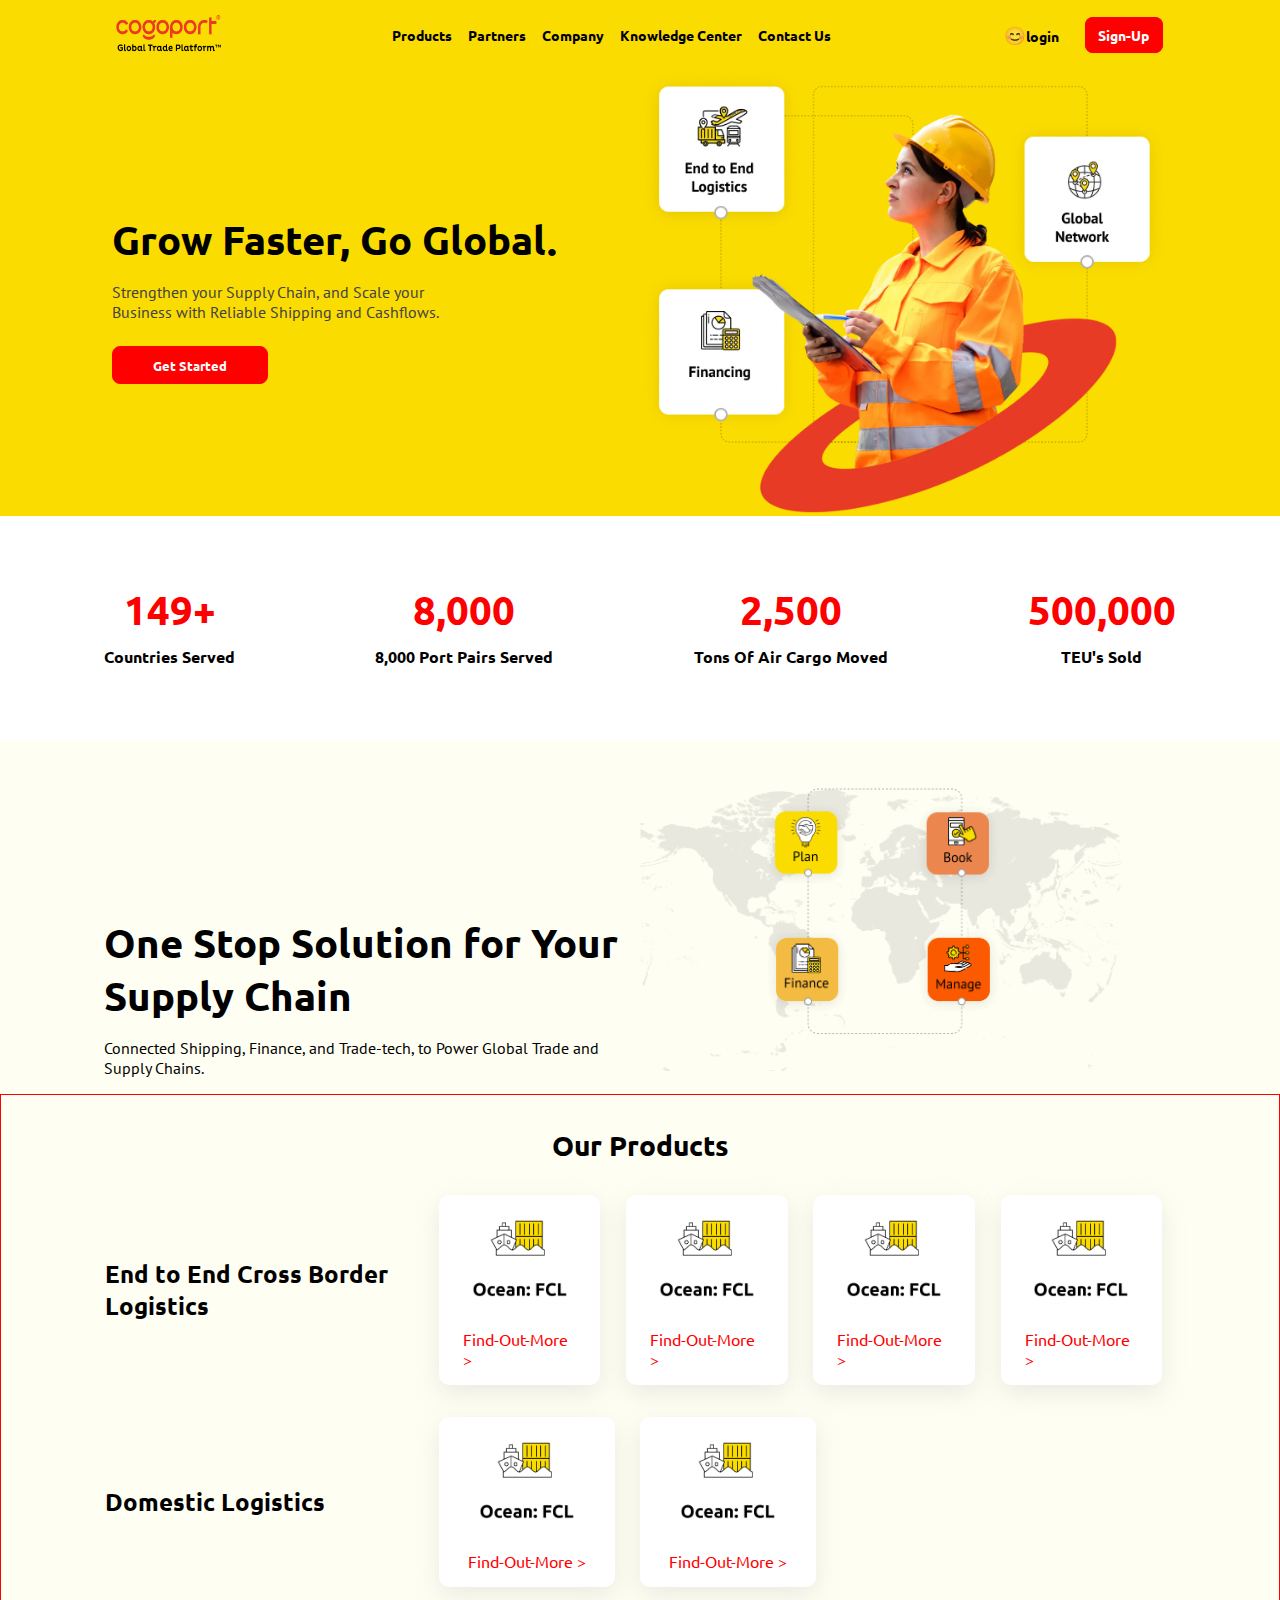
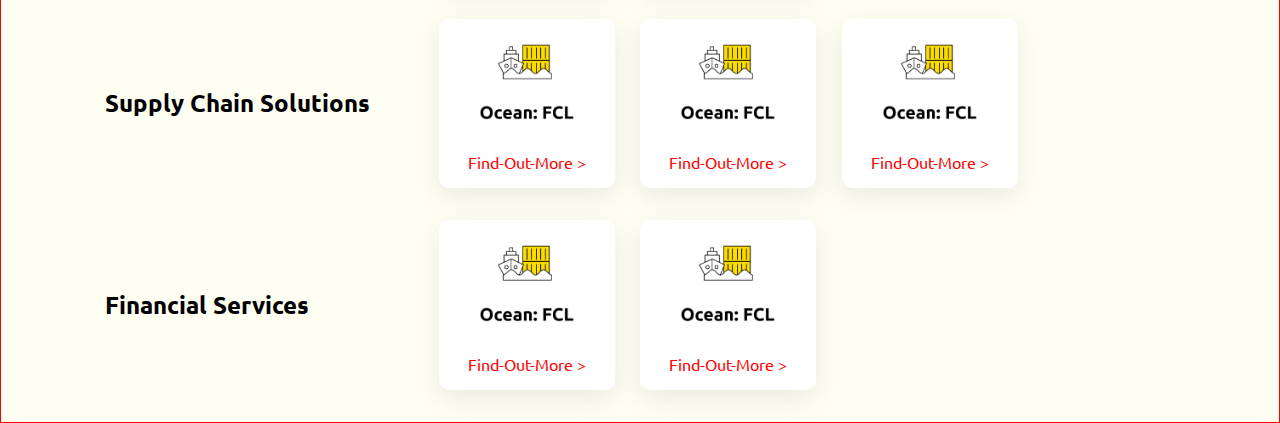
==== index.html @ 302612c8 "done-upto-our-products" ====
<!DOCTYPE html>
<html lang="en">
<head>
    <meta charset="UTF-8">
    <meta http-equiv="X-UA-Compatible" content="IE=edge">
    <meta name="viewport" content="width=device-width, initial-scale=1.0">
    <title>Cogo-Clone</title>
    <link rel="stylesheet" href="style.css">
</head>
<body>
    <div class="navbar">
        <div class="navbar-content">
            <div class="logo">
                <img id="logo-image"src="./images/logo.png" alt="cogoport" >
            </div>
            <div class="options ">
                <ul class="options-list">
                    <li>Products</li>
                    <li>Partners</li>
                    <li>Company</li>
                    <li>Knowledge Center</li>
                    <li>Contact Us </li>
                </ul>
            </div>
            <div class="login-signup ">
                <div class="login">
                    <span id="login-icon">😊</span>login
                </div>
                <div class="signup ">
                    <span class="signup-button">Sign-Up</span>
                </div>
            </div>
        </div>
    </div>
    <div class="main-banner">
        <div class="banner-heading">
            <div class="headline">
                Grow Faster, Go Global.
            </div>
            <div class="information">
                Strengthen your Supply Chain, and Scale your Business
                with Reliable Shipping and Cashflows.
            </div>
            <button class="get-started">
                Get Started
            </button>
        </div>
        <div class="banner-image">
            <img src="./images/person.webp" alt="cogo-person" class="person-image">
        </div>
    </div>
    <div class="stats">  
        <div class="countries">
            <div class="stat">
                149+ 
            </div>
            Countries Served
        </div>
        <div class="ports">
            <div class="stat">
                8,000
            </div>
            8,000 Port Pairs Served
        </div>
        <div class="tons">
            <div class="stat">
                2,500
            </div>
             Tons Of Air Cargo Moved
        </div>
        <div class="TEU">
            <div class="stat">
                500,000
            </div>
             TEU's Sold
        </div>
    </div>
    <div class="steps-banner">
        <div class="banner-text">
            <div class="banner-heading">
                One Stop Solution for Your Supply Chain
            </div>
            <div class="banner-info">
                Connected Shipping, Finance, and Trade-tech, to Power Global Trade and Supply Chains.
            </div>
        </div>
        <div class="banner-image">
            <img src="./images/map-supply-chain.png" alt="supply-chain-map" class="supply-banner-image">
        </div>
    </div>
    <div class="products">
        <div class="products-heading">
            Our Products
        </div>
        <div class="end-to-end product-section">
            <div class="product-section-text">
                End to End Cross Border Logistics
            </div>
            <div class="product-section-cards">
                <div class="card">
                    <img src="./images/fcl.png" alt="fcl" class="card-image">
                    <div class="card-text">
                        Find-Out-More >
                    </div>
                </div>
                <div class="card">
                    <img src="./images/fcl.png" alt="fcl" class="card-image">
                    <div class="card-text">
                        Find-Out-More >
                    </div>
                </div>
                <div class="card">
                    <img src="./images/fcl.png" alt="fcl" class="card-image">
                <div class="card-text">
                    Find-Out-More >
                </div>
        </div>
        <div class="card">
            <img src="./images/fcl.png" alt="fcl" class="card-image">
        <div class="card-text">
            Find-Out-More >
        </div>
    </div>
            </div>
        </div>
        <div class="domestic product-section">
            <div class="product-section-text">
                Domestic Logistics
            </div>
            <div class="product-section-cards">
                <div class="card">
                        <img src="./images/fcl.png" alt="fcl" class="card-image">
                    <div class="card-text">
                        Find-Out-More >
                    </div>
                </div>
                <div class="card">
                    <img src="./images/fcl.png" alt="fcl" class="card-image">
                    <div class="card-text">
                        Find-Out-More >
                    </div>
                </div>
            </div>
        </div>
        <div class="supply-chains product-section">
            <div class="product-section-text">
                Supply Chain Solutions
            </div>
            <div class="product-section-cards">
                <div class="card">
                        <img src="./images/fcl.png" alt="fcl" class="card-image">
                    <div class="card-text">
                        Find-Out-More >
                    </div>
                </div>
                <div class="card">
                    <img src="./images/fcl.png" alt="fcl" class="card-image">
                    <div class="card-text">
                        Find-Out-More >
                    </div>
                </div>
                <div class="card">
                    <img src="./images/fcl.png" alt="fcl" class="card-image">
                    <div class="card-text">
                        Find-Out-More >
                    </div>
                </div>
            </div>
        </div>
        <div class="financial-services product-section">
            <div class="product-section-text">
                Financial Services
            </div>
            <div class="product-section-cards">
                <div class="card">
                        <img src="./images/fcl.png" alt="fcl" class="card-image">
                    <div class="card-text">
                        Find-Out-More >
                    </div>
                </div>
                <div class="card">
                    <img src="./images/fcl.png" alt="fcl" class="card-image">
                    <div class="card-text">
                        Find-Out-More >
                    </div>
                </div>
            </div>
        </div>
    </div>
    
</body>
</html>
---- style.css ----
@import url("https://fonts.googleapis.com/css2?family=PT+Sans&family=Ubuntu&display=swap");
* {
  box-sizing: border-box;
  margin: 0;
  padding: 0;
  font-family: "Ubuntu", sans-serif;
}
.border {
  border: 2px solid red;
}
.navbar {
  background-color: #fbdc00;
  font-size: 14px;
  padding: 0.6rem 6.5rem;
}
.navbar-content {
  display: flex;
  justify-content: space-between;
  font-weight: 600;
  margin: auto;
}
.logo {
  display: flex;
}
#logo-image {
  width: 8rem;
}
.options-list {
  display: flex;
  padding: 0.5rem;
}
.options > ul > li {
  display: inline-block;
  padding: 0.5rem;
}

.login-signup {
  display: flex;
  align-items: center;
}
.login-signup > div {
  padding: 0.8rem;
}
#login-icon {
  font-size: 1.1rem;
}
.signup-button {
  padding: 0.5rem 0.8rem;
  border: 1px solid red;
  border-radius: 8px;
  background-color: red;
  color: white;
  font-weight: 600;
}
.main-banner {
  background-color: #fbdc00;
  display: flex;
  flex-direction: column;
  padding: 0 7rem;
}
.banner-heading {
  margin-top: 8rem;
}
.main-banner {
  display: flex;
  flex-direction: row;
}
.main-banner .banner-heading {
  width: 50%;
}
.main-banner .banner-image {
  width: 50%;
}
.main-banner .headline {
  font-weight: 800;
  font-size: 40px;
  margin: 1rem 0;
}
.main-banner .information {
  width: 70%;
  font-family: "PT Sans", sans-serif;
  font-size: 16px;
  color: #434343;
  font-weight: 300;
  margin: 0.5rem 0;
}
.main-banner .person-image {
  width: 100%;
}
.main-banner .get-started {
  background-color: red;
  padding: 0.6rem 2.5rem;
  color: white;
  border: 1px solid #ff0000;
  border-radius: 8px;
  font-weight: 700;
  margin: 1rem 0rem;
}
.stats {
  padding: 0.6rem 6.5rem;

  display: flex;
  justify-content: space-between;
  margin-top: 3rem;
}
.stat {
  color: red;
  font-weight: 800;
  font-size: 40px;
  margin: 0.6rem 0rem;
}
.stats div {
  font-weight: 600;
  display: flex;
  flex-direction: column;
  justify-content: center;
  align-items: center;
}
.steps-banner {
  padding: 0rem 6.5rem;
  margin-top: 4rem;
  padding-top: 3rem;
  display: flex;
  justify-content: space-between;
  background-color: #fffef2;
}
.steps-banner .banner-heading {
  font-size: 40px;
  font-weight: 800;
  margin-bottom: 1rem;
}
.steps-banner .banner-info {
  font-family: "PT Sans", sans-serif;
  font-size: 16px;
  font-weight: 400;
  margin-bottom: 1rem;
}

.steps-banner .banner-text {
  width: 50%;
}
.steps-banner .banner-image {
  width: 50%;
}
.supply-banner-image {
  width: 90%;
}

.products {
  padding: 0rem 6.5rem;
  border: 1px solid red;
  background-color: #fffef2;
}
.products-heading {
  width: 100%;
  display: flex;
  justify-content: center;
  align-items: center;
  font-size: 28px;
  font-weight: 800;
  margin: 2rem 0;
}
.product-section {
  display: flex;
  justify-content: space-between;
  align-items: center;
  margin: 2rem 0;
}
.product-section-text {
  width: 30%;
  font-size: 24px;
  font-weight: 800;
  padding: 2rem;
  padding-left: 0;
}
.product-section-cards {
  width: 70%;
  display: flex;
  justify-content: flex-start;
}
.card {
  box-shadow: rgba(149, 157, 165, 0.2) 0px 8px 24px;
  border-radius: 10px;
  background-color: white;
  width: 11rem;
  padding: 1.5rem;
  padding-bottom: 1rem;
  display: flex;
  flex-direction: column;
  justify-content: center;
  margin: 0rem 0.8rem;
  align-items: center;
}
.card:hover {
  border: 1px solid red;
}
.card-image {
  width: 6rem;
}
.card-text {
  margin-top: 2rem;
  color: red;
}
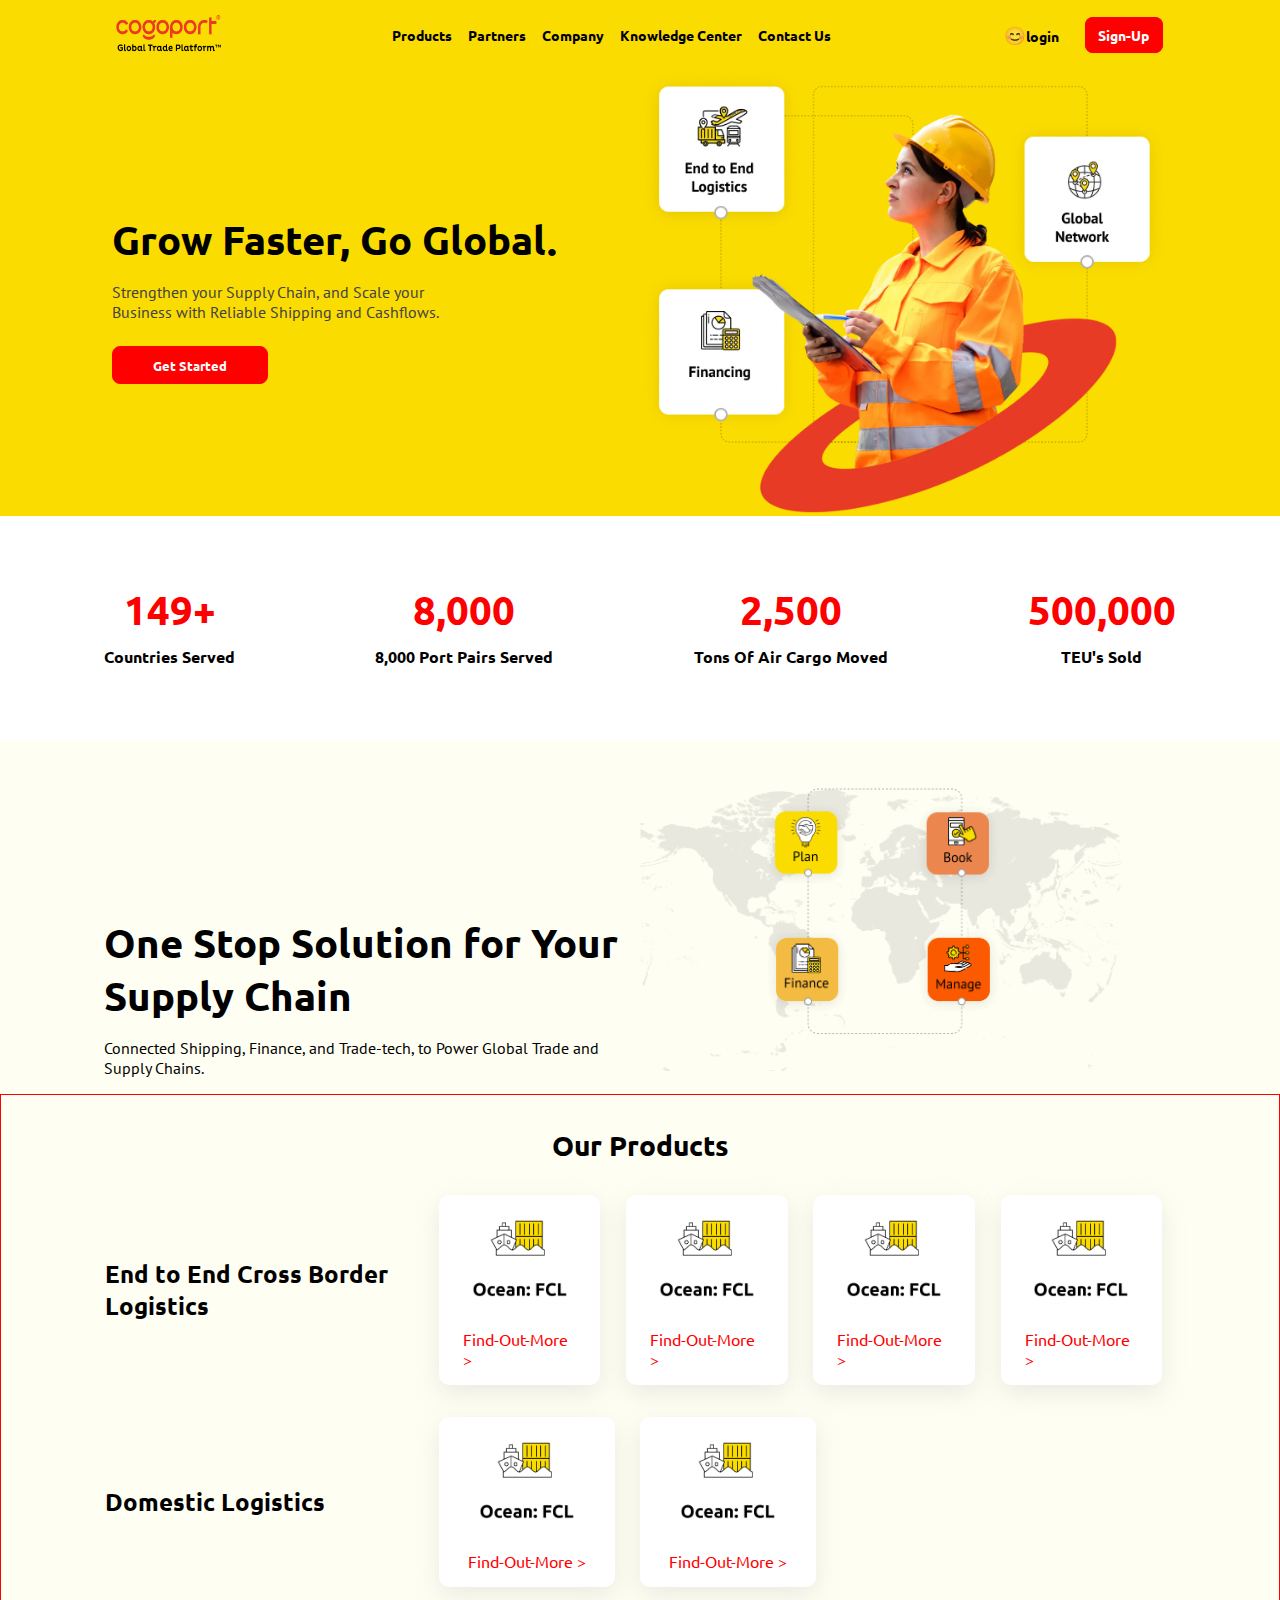
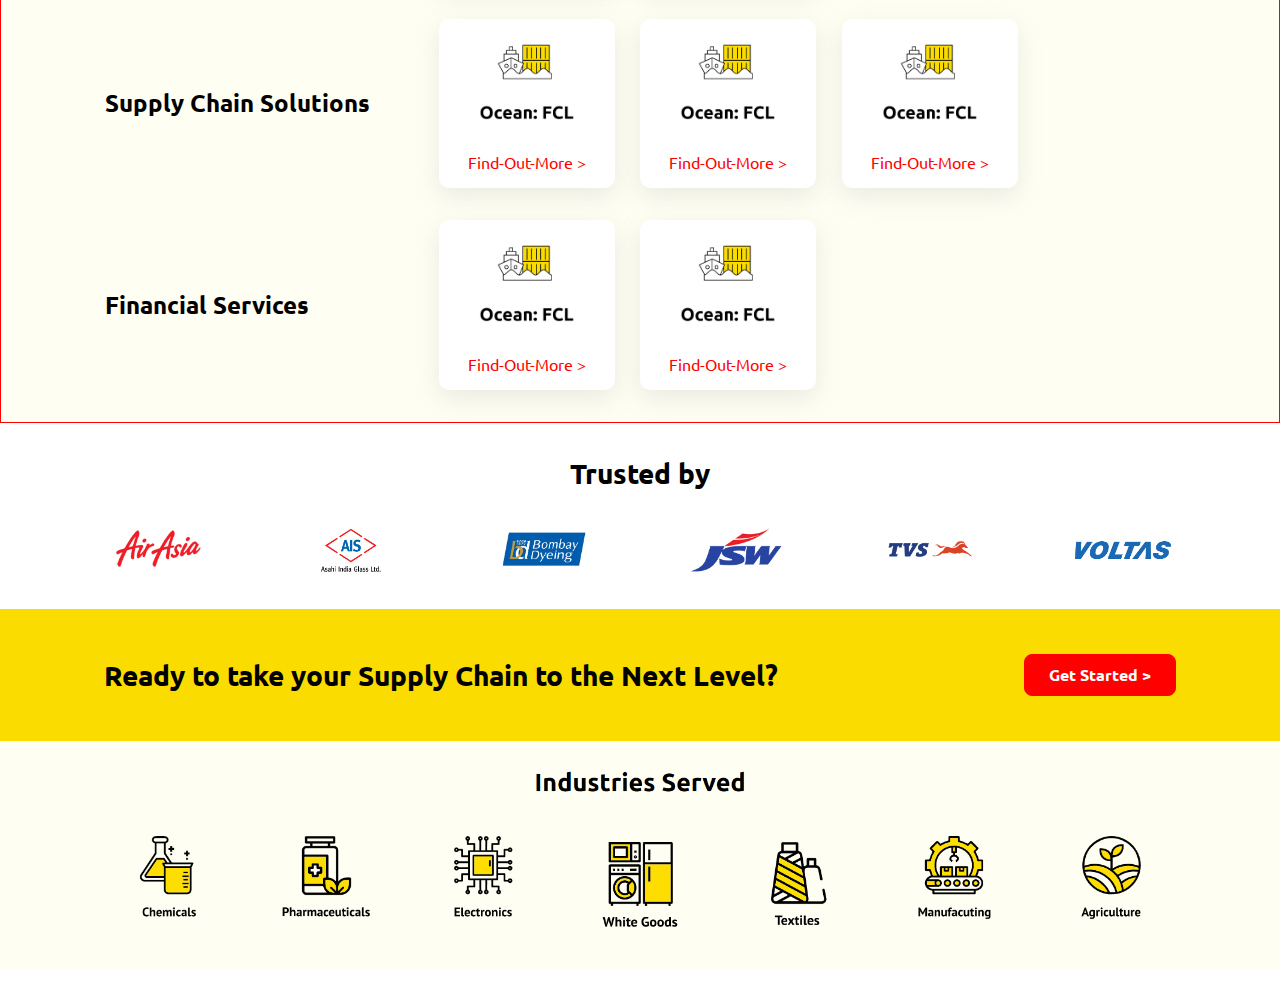
==== commit 60dc35be: "done-upto-industries-served" ====
--- a/index.html
+++ b/index.html
@@ -187,6 +187,43 @@
             </div>
         </div>
     </div>
+    <div class="trusted-by">
+        <div class="trusted-title">
+            Trusted by
+        </div>
+        <div class="brands-images-container">
+            
+                <img src="./images/air-asia-logo-1.webp" alt="air-asia" class="brand-image">
+            
+            
+                <img src="./images/ais-logo-1.webp" alt="air-asia" class="brand-image">
+           
+            
+                <img src="./images/bombay-dyeing-logo-1.webp" alt="air-asia" class="brand-image">
+            
+            
+                <img src="./images/jsw-logo-new.webp" alt="air-asia" class="brand-image">
+           
+            
+                <img src="./images/tvs-logo-1.webp" alt="air-asia" class="brand-image">
+            
+            
+                <img src="./images/voltas-logo-1.webp" alt="air-asia" class="brand-image">
+             
+        </div>
+    </div>
+    <div class="ready">
+        <div class="ready-title">
+            Ready to take your Supply Chain to the Next Level?
+        </div>
+        <div class="get-started-btn">
+            Get Started >
+        </div>
+    </div>
+    <div class="served-industries">
+        <img src="./images/industries-served.png" alt="industries-served" class="industries-served">
+    </div>
+    
     
 </body>
 </html>
--- a/style.css
+++ b/style.css
@@ -201,3 +201,50 @@
   margin-top: 2rem;
   color: red;
 }
+.trusted-by {
+  padding: 2rem 6.5rem;
+}
+
+.trusted-title {
+  font-size: 28px;
+  font-weight: 800;
+  display: flex;
+  align-items: center;
+  justify-content: center;
+  /* border: 1px solid red; */
+  margin-bottom: 2rem;
+}
+.brands-images-container {
+  display: flex;
+  justify-content: space-between;
+}
+.brand-image {
+  width: 10%;
+}
+.ready {
+  padding: 1rem 6.5rem;
+  background-color: #fbdc00;
+  display: flex;
+  align-items: center;
+  justify-content: space-between;
+}
+.get-started-btn {
+  background-color: red;
+  padding: 0.6rem 1.5rem;
+  color: white;
+  border: 1px solid #ff0000;
+  border-radius: 8px;
+  font-weight: 700;
+  margin: 1rem 0rem;
+}
+.ready-title {
+  font-size: 28px;
+  font-weight: 800;
+  display: flex;
+  align-items: center;
+  justify-content: flex-start;
+  padding: 2rem 0;
+}
+.industries-served {
+  width: 100%;
+}
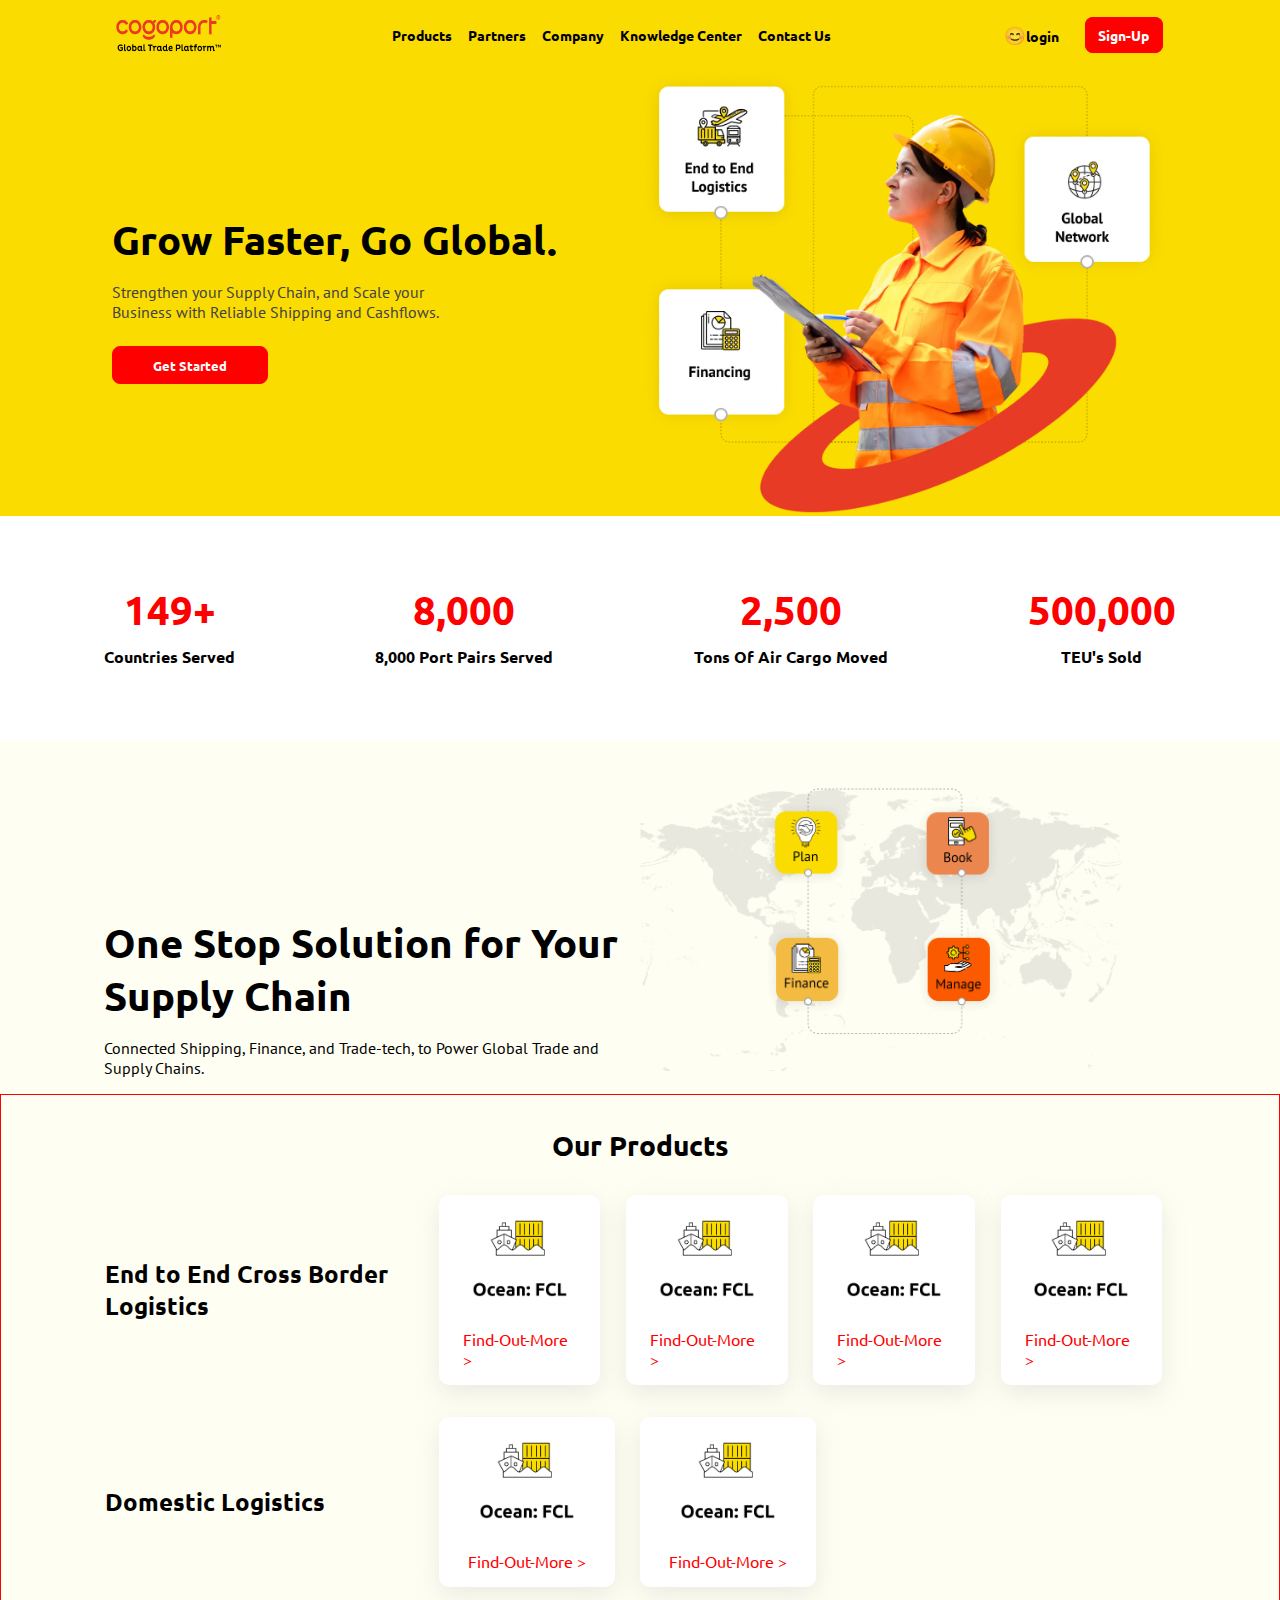
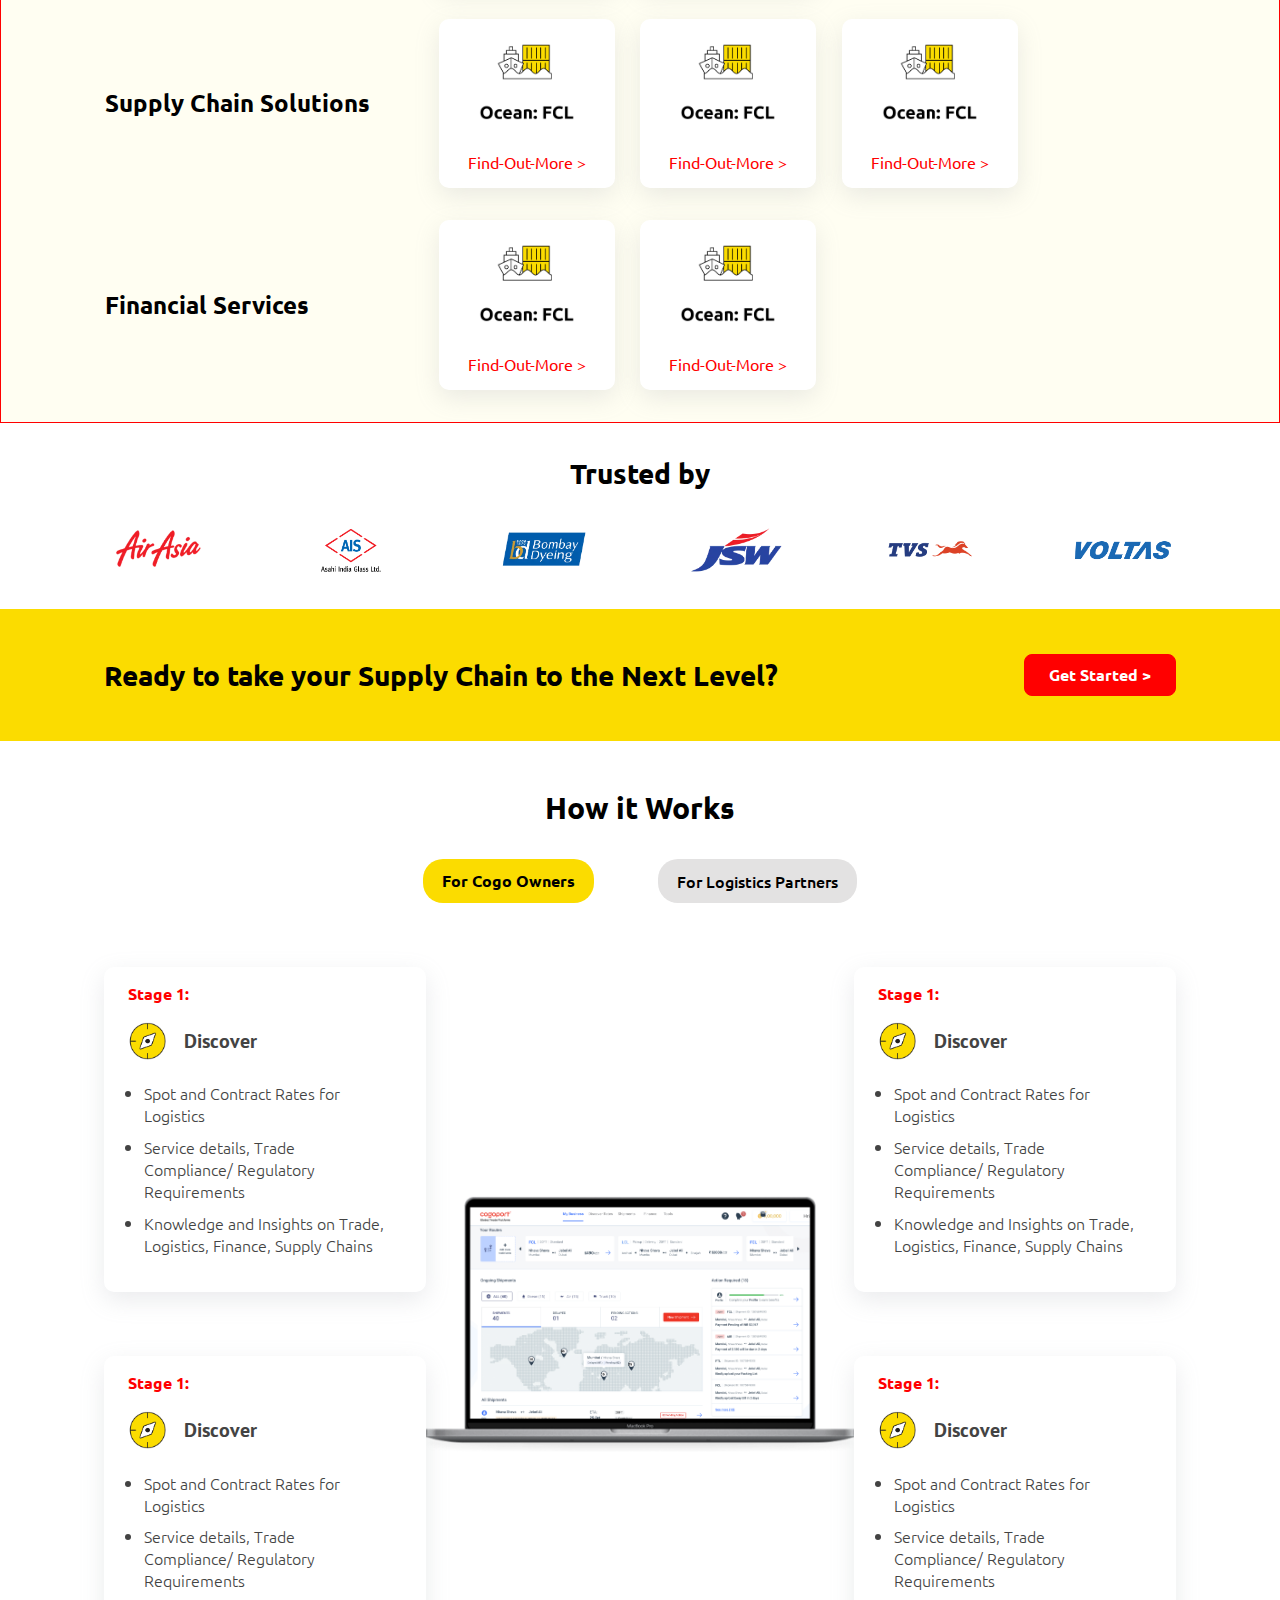
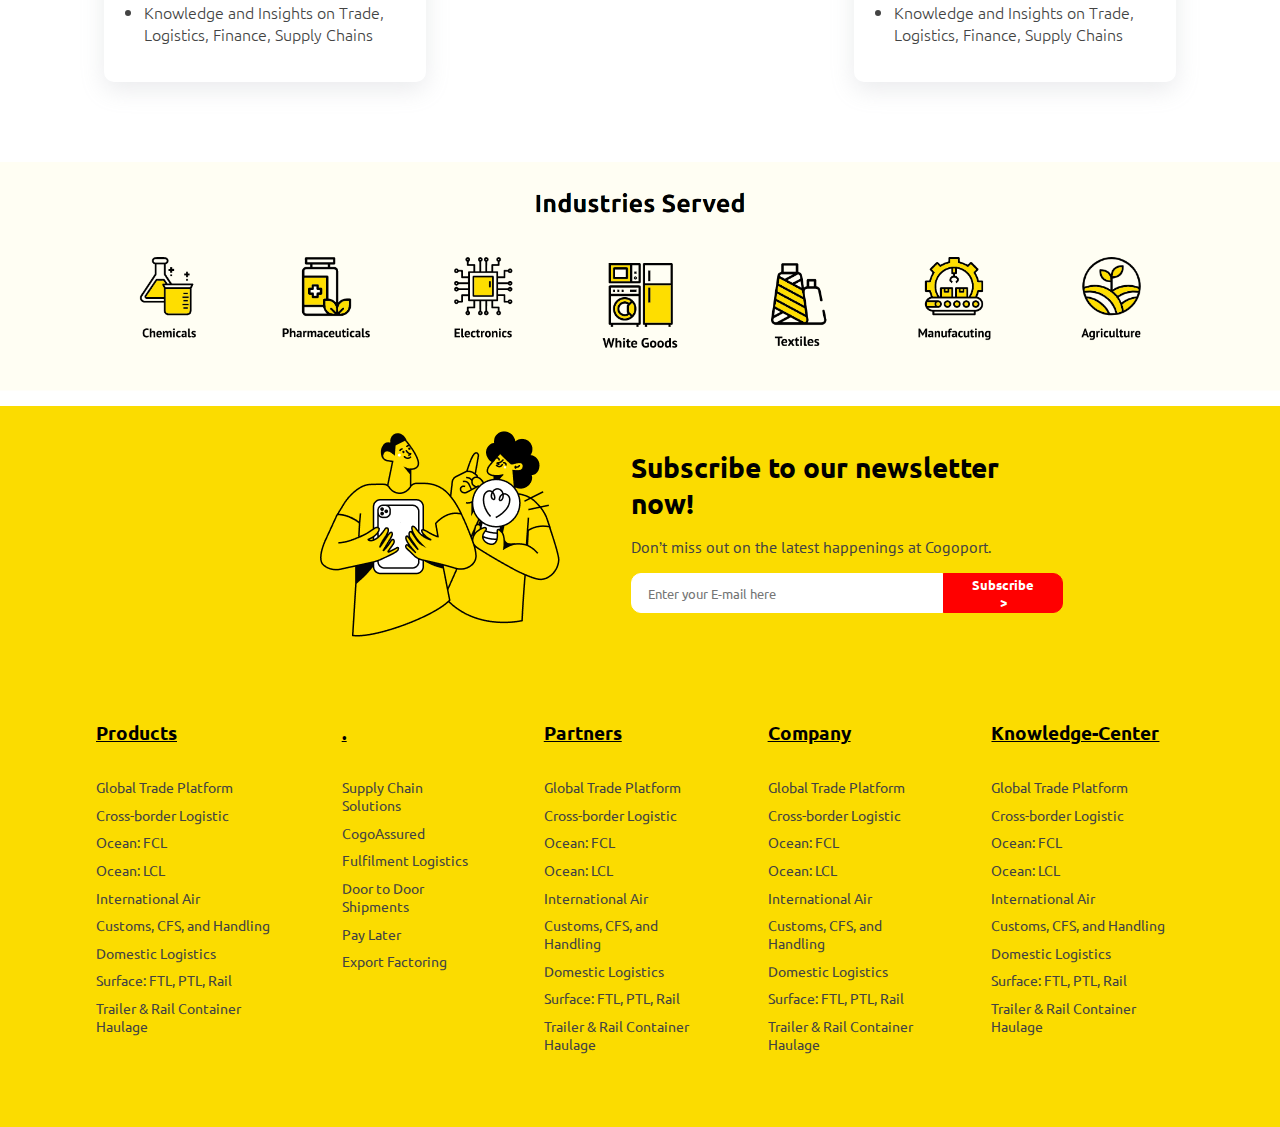
==== commit e000c327: "done-almost" ====
--- a/index.html
+++ b/index.html
@@ -220,10 +220,197 @@
             Get Started >
         </div>
     </div>
+    
+    <div class="how-it-works">
+        <div class="how-title">
+            How it Works
+        </div>
+        <div class="how-options">
+            <div class="how-option">
+                For Cogo Owners
+            </div>
+            <div class="how-option-2">
+                For Logistics Partners
+            </div>
+        </div>
+        <div class="how-grid">
+            <div class="how-row border">
+                <div class="how-card border">
+                    <div class="how-card-stage border">
+                        Stage 1:
+                    </div>
+                    <div class="how-card-title border">
+                        <img src="./images/discover.png" alt="discover" class="how-card-title-img">
+                        <div class="how-card-title-text">
+                            Discover
+                        </div>
+                    </div>
+                    <ul class="how-card-points border">
+                        <li>Spot and Contract Rates for Logistics</li>
+                        <li>Service details, Trade Compliance/ Regulatory Requirements</li>
+                        <li>Knowledge and Insights on Trade, Logistics, Finance, Supply Chains</li>
+                    </ul>
+                    
+                </div>
+                <div class="how-card border">
+                    <div class="how-card-stage border">
+                        Stage 1:
+                    </div>
+                    <div class="how-card-title border">
+                        <img src="./images/discover.png" alt="discover" class="how-card-title-img">
+                        <div class="how-card-title-text">
+                            Discover
+                        </div>
+                    </div>
+                    <ul class="how-card-points border">
+                        <li>Spot and Contract Rates for Logistics</li>
+                        <li>Service details, Trade Compliance/ Regulatory Requirements</li>
+                        <li>Knowledge and Insights on Trade, Logistics, Finance, Supply Chains</li>
+                    </ul>
+                    
+                </div>
+            </div>
+            <div class="how-row border">
+                <div class="how-card border">
+                    <div class="how-card-stage border">
+                        Stage 1:
+                    </div>
+                    <div class="how-card-title border">
+                        <img src="./images/discover.png" alt="discover" class="how-card-title-img">
+                        <div class="how-card-title-text">
+                            Discover
+                        </div>
+                    </div>
+                    <ul class="how-card-points border">
+                        <li>Spot and Contract Rates for Logistics</li>
+                        <li>Service details, Trade Compliance/ Regulatory Requirements</li>
+                        <li>Knowledge and Insights on Trade, Logistics, Finance, Supply Chains</li>
+                    </ul>
+                    
+                </div>
+                <div class="how-card border">
+                    <div class="how-card-stage border">
+                        Stage 1:
+                    </div>
+                    <div class="how-card-title border">
+                        <img src="./images/discover.png" alt="discover" class="how-card-title-img">
+                        <div class="how-card-title-text">
+                            Discover
+                        </div>
+                    </div>
+                    <ul class="how-card-points border">
+                        <li>Spot and Contract Rates for Logistics</li>
+                        <li>Service details, Trade Compliance/ Regulatory Requirements</li>
+                        <li>Knowledge and Insights on Trade, Logistics, Finance, Supply Chains</li>
+                    </ul>
+                    
+                </div>
+            </div>
+            
+        </div>
+    </div>
     <div class="served-industries">
         <img src="./images/industries-served.png" alt="industries-served" class="industries-served">
     </div>
-    
-    
+    <div class="subscribe">
+        <div class="subscribe-img">
+            <img src="./images/cogoport-subscribe.png" alt="subscribe">
+        </div>
+        <div class="subscribe-text">
+            <div class="subscribe-heading">
+                Subscribe to our newsletter now!
+            </div>
+            <div class="subscribe-info">
+                Don’t miss out on the latest happenings at Cogoport.
+            </div>
+            <div class="subscribe-form">
+                <input type="email" name="email" id="email" class="email-input" placeholder="Enter your E-mail here">
+                <button class="sub-btn" >Subscribe ></button>
+            </div>
+        </div>
+    </div>
+    <div class="about">
+        <div class="about-products ">
+            
+            <div class="column ">
+                <ul class="col">
+                    <h3>Products</h3>
+                    <li>Global Trade Platform</li>
+                    <li>Cross-border Logistic</li>
+                    <li>Ocean: FCL</li>
+                    <li>Ocean: LCL</li>
+                    <li>International Air</li>
+                    <li>Customs, CFS, and Handling</li>
+                    <li>Domestic Logistics</li>
+                    <li>Surface: FTL, PTL, Rail</li>
+                    <li>Trailer & Rail Container Haulage</li>
+                </ul>
+            </div>
+            <div class="column">
+                <ul class="col">
+                    <h3>.</h3>
+                    <li>Supply Chain Solutions</li>
+                    
+                    <li>CogoAssured</li>
+                    <li>Fulfilment Logistics</li>
+                    <li>Door to Door Shipments</li>
+                    <li>Pay Later</li>
+                    <li>Export Factoring</li>
+                </ul>
+            </div>
+            
+        </div>
+        <div class="about-partners">
+            <div class="column ">
+                <ul class="col">
+                    <h3>Partners</h3>
+                    <li>Global Trade Platform</li>
+                    <li>Cross-border Logistic</li>
+                    <li>Ocean: FCL</li>
+                    <li>Ocean: LCL</li>
+                    <li>International Air</li>
+                    <li>Customs, CFS, and Handling</li>
+                    <li>Domestic Logistics</li>
+                    <li>Surface: FTL, PTL, Rail</li>
+                    <li>Trailer & Rail Container Haulage</li>
+                </ul>
+            </div>
+        </div>
+        <div class="about-company">
+            <div class="column ">
+                <ul class="col">
+                    <h3>Company</h3>
+                    <li>Global Trade Platform</li>
+                    <li>Cross-border Logistic</li>
+                    <li>Ocean: FCL</li>
+                    <li>Ocean: LCL</li>
+                    <li>International Air</li>
+                    <li>Customs, CFS, and Handling</li>
+                    <li>Domestic Logistics</li>
+                    <li>Surface: FTL, PTL, Rail</li>
+                    <li>Trailer & Rail Container Haulage</li>
+                </ul>
+            </div>
+        </div>
+        <div class="about-knowledge-center">
+            <div class="column ">
+                <ul class="col">
+                    <h3>Knowledge-Center</h3>
+                    <li>Global Trade Platform</li>
+                    <li>Cross-border Logistic</li>
+                    <li>Ocean: FCL</li>
+                    <li>Ocean: LCL</li>
+                    <li>International Air</li>
+                    <li>Customs, CFS, and Handling</li>
+                    <li>Domestic Logistics</li>
+                    <li>Surface: FTL, PTL, Rail</li>
+                    <li>Trailer & Rail Container Haulage</li>
+                </ul>
+            </div>
+        </div>
+    </div>
 </body>
 </html>
+
+
+
--- a/style.css
+++ b/style.css
@@ -6,7 +6,7 @@
   font-family: "Ubuntu", sans-serif;
 }
 .border {
-  border: 2px solid red;
+  /* border: 2px solid red; */
 }
 .navbar {
   background-color: #fbdc00;
@@ -248,3 +248,165 @@
 .industries-served {
   width: 100%;
 }
+.how-it-works {
+  padding: 1rem 6.5rem;
+  display: flex;
+  flex-direction: column;
+  justify-content: center;
+  align-items: center;
+}
+.how-row {
+  display: flex;
+  justify-content: space-between;
+  align-items: center;
+  margin: 4rem 0;
+}
+.how-card {
+  box-shadow: rgba(149, 157, 165, 0.2) 0px 8px 24px;
+  border-radius: 10px;
+  background-color: white;
+  padding: 1rem 1.5rem;
+  width: 30%;
+}
+.how-card-stage {
+  color: red;
+  font-size: 16px;
+  font-weight: 800;
+  margin-bottom: 1rem;
+}
+
+.how-card-title {
+  display: flex;
+  justify-content: flex-start;
+  align-items: center;
+}
+.how-card-title-img {
+  width: 2.5rem;
+  margin-right: 1rem;
+}
+.how-card-title-text {
+  font-family: "PT Sans", sans-serif;
+  font-size: 20px;
+  font-weight: 700;
+  color: #434343;
+}
+.how-card-points {
+  font-family: "PT Sans", sans-serif;
+  font-size: 16px;
+  color: #434343;
+  padding: 1rem;
+  font-weight: 300;
+}
+.how-card-points li {
+  padding: 0.3rem 0;
+}
+.how-grid {
+  background-image: url("./images/laptop.png");
+  background-position: center;
+  background-size: 450px;
+  background-repeat: no-repeat;
+}
+.how-it-works .how-title {
+  font-size: 30px;
+  font-weight: 800;
+  margin: 2rem 0;
+}
+.how-it-works .how-options {
+  display: flex;
+}
+.how-option {
+  margin: 0 2rem;
+  background-color: #fbdc00;
+  border-radius: 20px;
+  padding: 0.7rem 1.2rem;
+  font-weight: 600;
+}
+.how-option-2 {
+  margin: 0 2rem;
+  background-color: #e3e2e2;
+  border-radius: 20px;
+  padding: 0.7rem 1.2rem;
+  font-weight: 500;
+}
+.subscribe {
+  padding: 1rem 20rem;
+  display: flex;
+  justify-content: flex-start;
+  align-items: center;
+  background-color: #fbdc00;
+}
+.subscribe-heading {
+  font-size: 28px;
+  font-weight: 800;
+  margin: 1rem;
+}
+.subscribe-info {
+  font-size: 16px;
+  font-weight: 400;
+  font-family: "PT Sans", sans-serif;
+  color: #434343;
+  margin: 1rem;
+}
+.email-input {
+  width: 20rem;
+  height: 2.5rem;
+  padding: 0.4rem 4rem 0.4rem 1rem;
+  border-top-left-radius: 10px;
+  border-bottom-left-radius: 10px;
+  border: 1px solid white;
+}
+.sub-btn {
+  height: 2.5rem;
+  padding: 0 1.5rem;
+  background-color: #ff0000;
+  color: white;
+  font-weight: 800;
+  border: 1px solid red;
+  border-top-right-radius: 10px;
+  border-bottom-right-radius: 10px;
+}
+.subscribe-form {
+  display: flex;
+  justify-content: flex-start;
+  margin: 1rem;
+}
+.subscribe-text {
+  margin-left: 2rem;
+}
+.about {
+  background-color: #fbdc00;
+  font-weight: 400;
+  padding: 2rem 4rem;
+}
+.col {
+  list-style: none;
+}
+.column {
+  padding: 2rem;
+}
+
+.col h3 {
+  text-decoration: underline;
+  margin-bottom: 2rem;
+}
+.col li {
+  margin: 0.6rem 0;
+  color: #434343;
+  font-size: 14px;
+}
+.about {
+  display: flex;
+}
+.about-products {
+  display: flex;
+  width: 40%;
+}
+.about-partners {
+  width: 20%;
+}
+.about-company {
+  width: 20%;
+}
+.about-knowlege-center {
+  width: 20%;
+}
